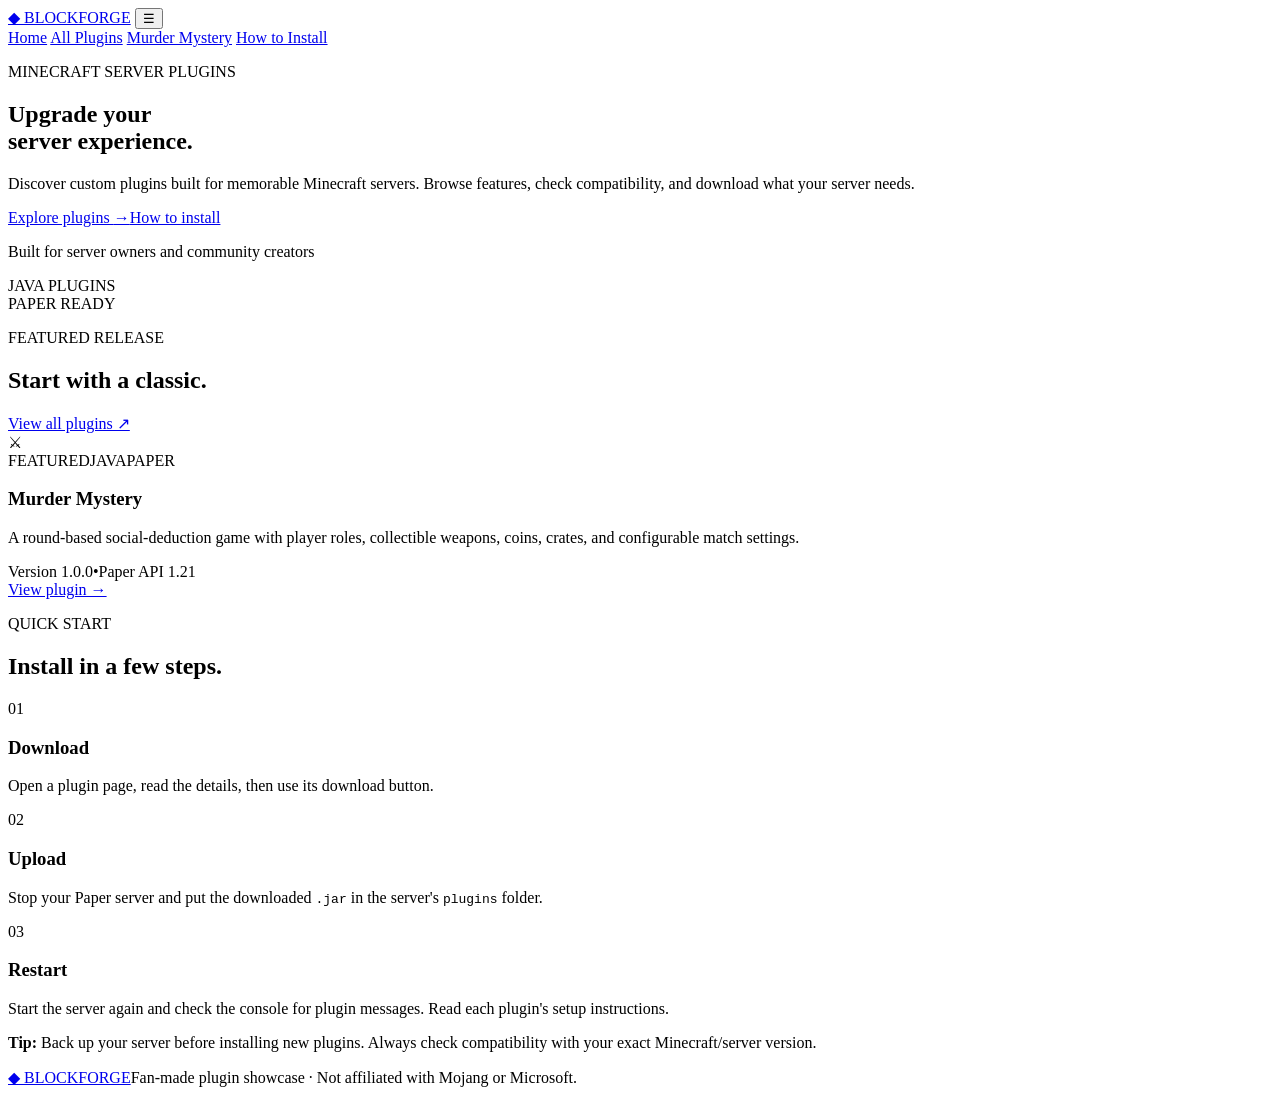
==== index.html @ 02b22ede "Add files via upload" ====
<!DOCTYPE html>
<html lang="en">
<head>
  <meta charset="UTF-8">
  <meta name="viewport" content="width=device-width, initial-scale=1">
  <meta name="description" content="Discover Minecraft server plugins made for fun, competitive gameplay.">
  <title>BlockForge Plugins</title>
  <link rel="stylesheet" href="style.css">
</head>
<body>
<header class="topbar">
  <a class="brand" href="index.html"><span class="brand-icon">◆</span> BLOCKFORGE</a>
  <button class="menu-toggle" id="menuToggle" aria-label="Toggle navigation">☰</button>
  <nav id="nav">
    <a class="active" href="index.html">Home</a>
    <a href="plugins.html">All Plugins</a>
    <a href="murder-mystery.html">Murder Mystery</a>
    <a href="#how-to">How to Install</a>
  </nav>
</header>
<main>
  <section class="hero">
    <div class="hero-copy">
      <p class="eyebrow">MINECRAFT SERVER PLUGINS</p>
      <h1>Upgrade your<br><span>server experience.</span></h1>
      <p class="lead">Discover custom plugins built for memorable Minecraft servers. Browse features, check compatibility, and download what your server needs.</p>
      <div class="hero-actions"><a class="button primary" href="plugins.html">Explore plugins <span>→</span></a><a class="button secondary" href="#how-to">How to install</a></div>
      <p class="small-note"><span class="green-dot"></span> Built for server owners and community creators</p>
    </div>
    <div class="hero-art" aria-label="Pixel-inspired green block illustration">
      <div class="orbit orbit-one"></div><div class="orbit orbit-two"></div>
      <div class="pixel-cube"><div class="cube-top"></div><div class="cube-front"></div><div class="cube-side"></div></div>
      <div class="float-tag tag-one">JAVA PLUGINS</div><div class="float-tag tag-two">PAPER READY</div>
    </div>
  </section>
  <section class="section">
    <div class="section-heading"><div><p class="eyebrow">FEATURED RELEASE</p><h2>Start with a classic.</h2></div><a class="text-link" href="plugins.html">View all plugins ↗</a></div>
    <article class="plugin-feature">
      <div class="plugin-emblem">⚔</div>
      <div class="plugin-info"><div class="chips"><span class="chip green">FEATURED</span><span class="chip">JAVA</span><span class="chip">PAPER</span></div><h3>Murder Mystery</h3><p>A round-based social-deduction game with player roles, collectible weapons, coins, crates, and configurable match settings.</p><div class="meta"><span>Version 1.0.0</span><span>•</span><span>Paper API 1.21</span></div></div>
      <a class="button primary" href="murder-mystery.html">View plugin →</a>
    </article>
  </section>
  <section class="section install-section" id="how-to">
    <p class="eyebrow">QUICK START</p><h2>Install in a few steps.</h2>
    <div class="steps">
      <div class="step"><span>01</span><h3>Download</h3><p>Open a plugin page, read the details, then use its download button.</p></div>
      <div class="step"><span>02</span><h3>Upload</h3><p>Stop your Paper server and put the downloaded <code>.jar</code> in the server's <code>plugins</code> folder.</p></div>
      <div class="step"><span>03</span><h3>Restart</h3><p>Start the server again and check the console for plugin messages. Read each plugin's setup instructions.</p></div>
    </div>
    <p class="warning"><strong>Tip:</strong> Back up your server before installing new plugins. Always check compatibility with your exact Minecraft/server version.</p>
  </section>
</main>
<footer><a class="brand" href="index.html"><span class="brand-icon">◆</span> BLOCKFORGE</a><span>Fan-made plugin showcase · Not affiliated with Mojang or Microsoft.</span></footer>
<script src="script.js"></script>
</body></html>
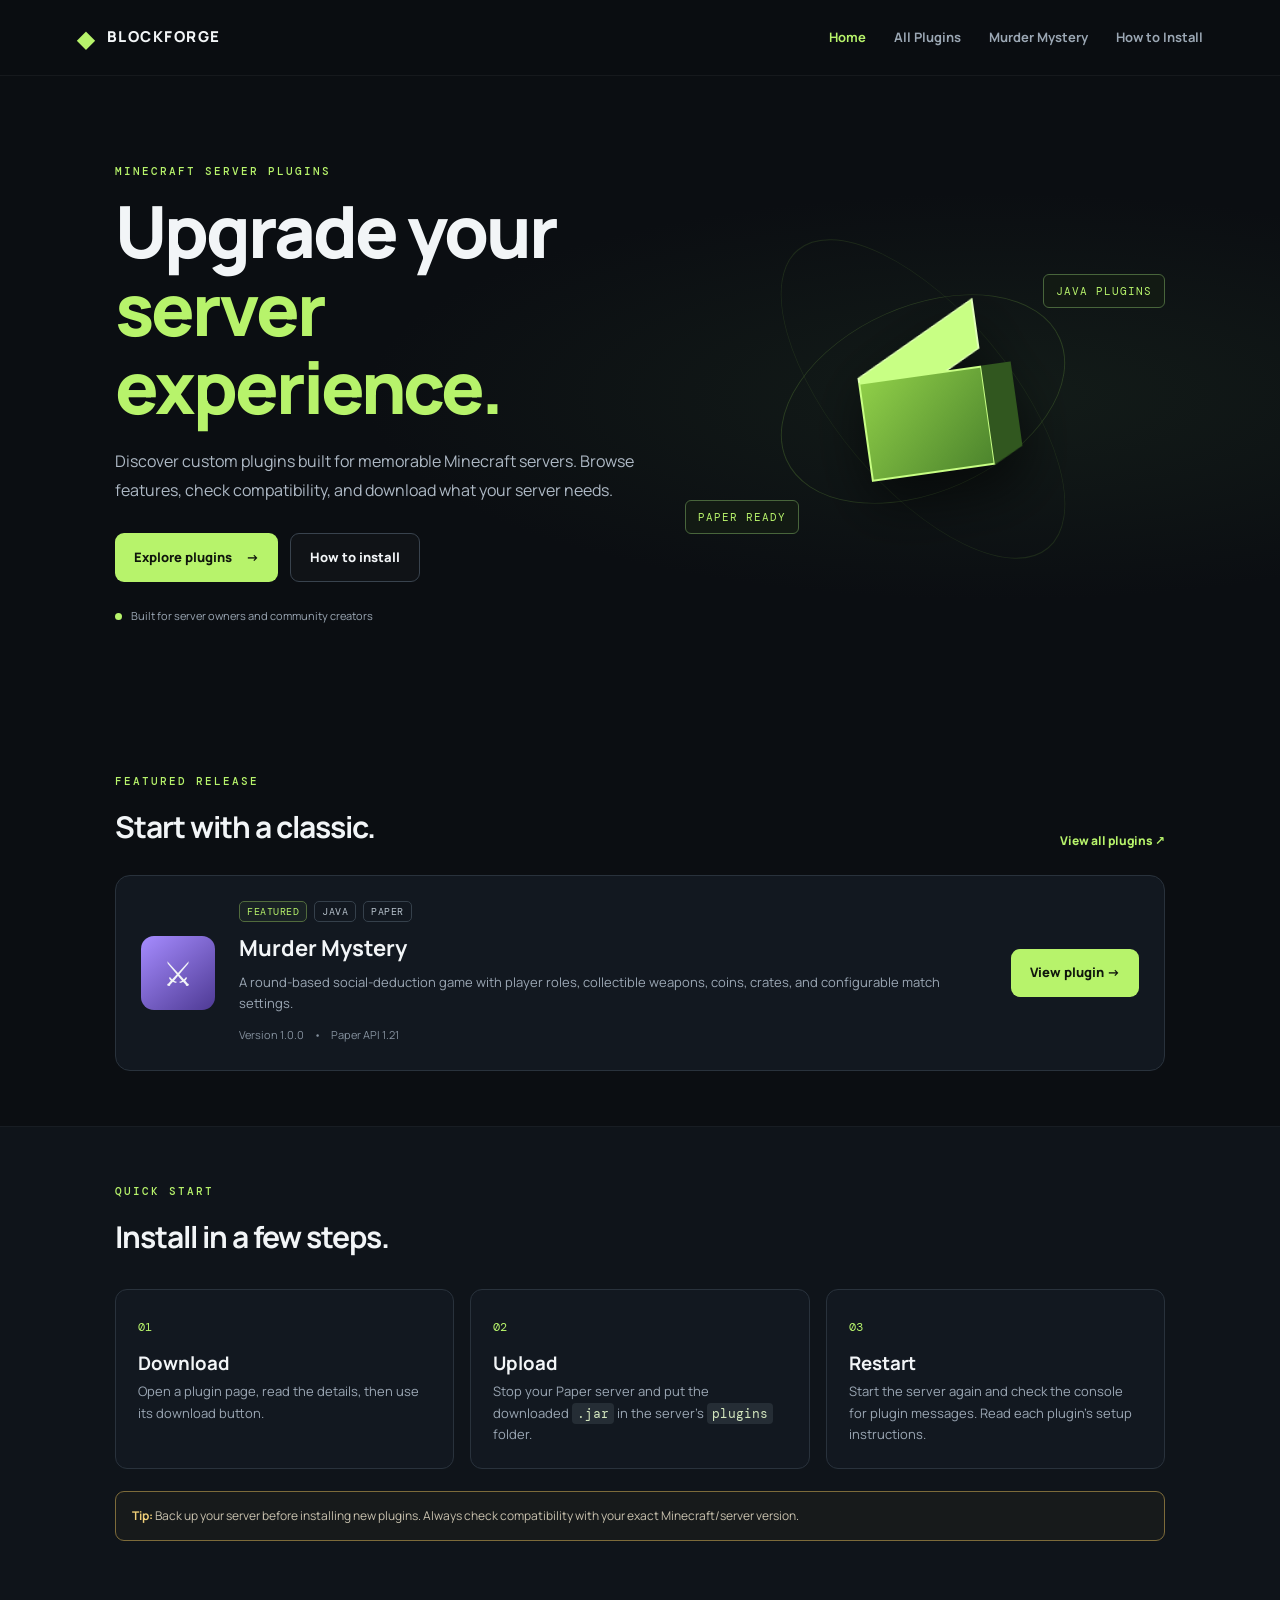
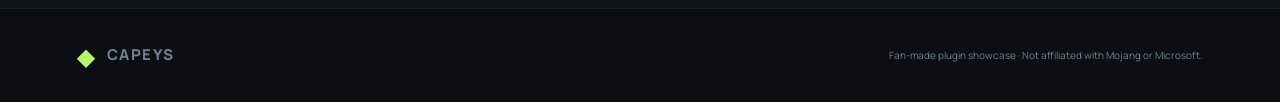
==== commit b59828b1: "Update index.html" ====
--- a/index.html
+++ b/index.html
@@ -4,7 +4,7 @@
   <meta charset="UTF-8">
   <meta name="viewport" content="width=device-width, initial-scale=1">
   <meta name="description" content="Discover Minecraft server plugins made for fun, competitive gameplay.">
-  <title>BlockForge Plugins</title>
+  <title>Capeys Plugins</title>
   <link rel="stylesheet" href="style.css">
 </head>
 <body>
@@ -51,6 +51,6 @@
     <p class="warning"><strong>Tip:</strong> Back up your server before installing new plugins. Always check compatibility with your exact Minecraft/server version.</p>
   </section>
 </main>
-<footer><a class="brand" href="index.html"><span class="brand-icon">◆</span> BLOCKFORGE</a><span>Fan-made plugin showcase · Not affiliated with Mojang or Microsoft.</span></footer>
+<footer><a class="brand" href="index.html"><span class="brand-icon">◆</span> CAPEYS</a><span>Fan-made plugin showcase · Not affiliated with Mojang or Microsoft.</span></footer>
 <script src="script.js"></script>
-</body></html>+</body></html>
--- a/style.css
+++ b/style.css
@@ -0,0 +1,3 @@
+@import url('https://fonts.googleapis.com/css2?family=DM+Mono:wght@400;500&family=Manrope:wght@400;500;600;700;800&display=swap');
+:root{--bg:#0b0e12;--panel:#121820;--panel2:#171f29;--text:#f2f5f7;--muted:#9ba7b4;--green:#b7f36b;--green2:#8fce48;--line:#29323c;--purple:#a28bff}
+*{box-sizing:border-box}html{scroll-behavior:smooth}body{margin:0;background:var(--bg);color:var(--text);font-family:Manrope,system-ui,sans-serif;line-height:1.65}a{color:inherit;text-decoration:none}.topbar{height:76px;padding:0 clamp(20px,6vw,90px);display:flex;align-items:center;justify-content:space-between;border-bottom:1px solid #ffffff0d;background:#0b0e12eF;position:sticky;top:0;z-index:10;backdrop-filter:blur(12px)}.brand{font-weight:800;letter-spacing:1.5px;font-size:15px;display:flex;align-items:center;gap:10px}.brand-icon{color:var(--green);font-size:24px}nav{display:flex;gap:28px}nav a{font-size:13px;color:var(--muted);font-weight:700}nav a:hover,nav a.active{color:var(--green)}.menu-toggle{display:none;background:none;color:white;border:1px solid var(--line);padding:8px 12px;border-radius:8px;font-size:20px}.hero{padding:86px clamp(20px,9vw,135px) 80px;display:grid;grid-template-columns:1.05fr .95fr;align-items:center;gap:30px;min-height:540px;overflow:hidden;background:radial-gradient(ellipse at 78% 50%,#263d284a,transparent 45%)}.eyebrow{font-family:'DM Mono',monospace;color:var(--green);font-size:11px;letter-spacing:2px;font-weight:500;margin:0 0 12px}.hero h1{font-size:clamp(42px,5.7vw,72px);letter-spacing:-3px;line-height:1.08;margin:0 0 22px;font-weight:800}.hero h1 span{color:var(--green)}.lead{color:#aeb9c5;max-width:610px;font-size:16px;line-height:1.8}.hero-actions{display:flex;gap:12px;flex-wrap:wrap;margin-top:28px}.button{display:inline-flex;align-items:center;justify-content:center;gap:14px;padding:13px 19px;border-radius:9px;font-weight:800;font-size:13px;border:0;cursor:pointer;transition:transform .15s,background .15s}.button:hover{transform:translateY(-2px)}.primary{background:var(--green);color:#10160c}.primary:hover{background:#c9ff8c}.secondary{border:1px solid #39434e;color:var(--text);background:#ffffff05}.small-note{margin-top:25px;font-size:11px;color:var(--muted)}.green-dot{display:inline-block;width:7px;height:7px;background:var(--green);border-radius:50%;margin-right:7px}.hero-art{height:340px;position:relative;display:grid;place-items:center}.orbit{position:absolute;border:1px solid #8fd34c35;border-radius:50%;width:300px;height:300px;transform:rotate(-24deg) scaleY(.62)}.orbit-two{width:390px;height:390px;transform:rotate(50deg) scaleY(.45);border-color:#8fd34c20}.pixel-cube{position:relative;width:160px;height:150px;transform:rotate(-8deg);filter:drop-shadow(0 24px 28px #0009)}.cube-top{position:absolute;top:0;left:18px;width:125px;height:78px;background:#c8ff84;transform:skewY(-27deg) scaleY(.65);border:2px solid #e1ffb9}.cube-front{position:absolute;top:50px;left:18px;width:125px;height:100px;background:linear-gradient(135deg,#8fce48,#4d852d);clip-path:polygon(0 0,100% 0,100% 100%,0 100%);border:2px solid #c8ff84}.cube-side{position:absolute;top:50px;left:142px;width:30px;height:100px;background:#31571f;clip-path:polygon(0 0,100% -15%,100% 85%,0 100%)}.float-tag{position:absolute;background:#121a13;border:1px solid #48653b;color:var(--green);font:11px 'DM Mono',monospace;letter-spacing:1px;padding:9px 12px;border-radius:6px}.tag-one{top:45px;right:0}.tag-two{bottom:35px;left:5px}.section{padding:55px clamp(20px,9vw,135px)}.section-heading{display:flex;justify-content:space-between;align-items:end;gap:20px;margin-bottom:24px}.section h2,.install-section h2{font-size:30px;letter-spacing:-1px;margin:0}.text-link{color:var(--green);font-size:12px;font-weight:800}.plugin-feature{display:flex;align-items:center;gap:24px;padding:25px;background:var(--panel);border:1px solid var(--line);border-radius:15px}.plugin-emblem,.detail-icon{width:74px;height:74px;display:grid;place-items:center;border-radius:13px;background:linear-gradient(140deg,#a68cff,#4e3a94);font-size:34px;flex-shrink:0}.plugin-info{flex:1}.plugin-info h3{margin:8px 0 3px;font-size:22px}.plugin-info p,.plugin-card p,.empty-card p{color:var(--muted);font-size:13px;margin:5px 0 10px}.chips{display:flex;gap:7px;flex-wrap:wrap}.chip{font:10px 'DM Mono',monospace;color:#b6c1cb;border:1px solid #35404b;border-radius:5px;padding:3px 7px;letter-spacing:.5px}.chip.green{color:var(--green);border-color:#516b3d;background:#b7f36b0b}.meta{display:flex;gap:10px;flex-wrap:wrap;color:#85919e;font-size:11px;margin-top:12px}.install-section{background:#0f141a;border-top:1px solid #ffffff0a;border-bottom:1px solid #ffffff0a}.steps{display:grid;grid-template-columns:repeat(3,1fr);gap:16px;margin-top:28px}.step{padding:22px;background:var(--panel);border:1px solid var(--line);border-radius:12px}.step>span{font:12px 'DM Mono',monospace;color:var(--green)}.step h3{margin:9px 0 3px}.step p{font-size:13px;color:var(--muted);margin:0}.warning{border:1px solid #7d6b3a;background:#d4a83b0b;padding:14px 16px;border-radius:9px;color:#c8c1ae;font-size:12px;margin-top:22px}.warning strong{color:#f0cf78}code{background:#252d35;border-radius:4px;padding:2px 5px;font-family:'DM Mono',monospace;color:#d4e7bf}footer{display:flex;align-items:center;justify-content:space-between;gap:20px;padding:27px clamp(20px,6vw,90px);color:#71808d;font-size:10px}.page-main{padding:54px clamp(20px,9vw,135px) 80px;min-height:70vh}.page-title{font-size:clamp(36px,5vw,54px);letter-spacing:-2px;line-height:1.15;margin:0 0 10px}.page-main>.lead{margin-top:8px}.plugin-grid{display:grid;grid-template-columns:repeat(2,minmax(0,1fr));gap:18px;margin-top:34px}.plugin-card,.empty-card{border:1px solid var(--line);border-radius:14px;overflow:hidden;background:var(--panel)}.card-art{height:140px;display:grid;place-items:center;font-size:46px;background:radial-gradient(circle,#3b2c68,#171a27)}.card-body{padding:20px}.card-body h2,.empty-card h2{font-size:21px;margin:12px 0 5px}.card-bottom{display:flex;align-items:center;justify-content:space-between;margin-top:22px}.muted{color:var(--muted);font-size:11px}.empty-card{border-style:dashed;padding:30px;display:flex;flex-direction:column;align-items:flex-start;justify-content:center;min-height:280px}.plus{color:var(--green);font-size:30px}.back-link{display:inline-block;color:var(--muted);font-size:12px;margin-bottom:25px}.back-link:hover{color:var(--green)}.detail-hero{display:flex;align-items:center;gap:22px;padding:22px 0 32px;border-bottom:1px solid var(--line)}.detail-hero .page-title{margin-top:8px}.detail-layout{display:grid;grid-template-columns:minmax(0,1fr) 310px;gap:24px;margin-top:30px;align-items:start}.content-panel,.download-panel{background:var(--panel);border:1px solid var(--line);border-radius:13px;padding:25px}.content-panel h2{font-size:24px;letter-spacing:-.7px;margin:0 0 12px}.content-panel h3{font-size:16px;margin:28px 0 8px}.content-panel p{color:#b0bbc5;font-size:13px}.feature-list{padding-left:20px;color:#b0bbc5;font-size:13px}.feature-list li{margin:9px 0}.download-panel{position:sticky;top:96px}.download-panel h2{font-size:20px;margin:4px 0}.download-facts{border-top:1px solid var(--line);border-bottom:1px solid var(--line);padding:12px 0;margin:20px 0}.download-facts div{display:flex;justify-content:space-between;padding:5px 0;font-size:12px}.download-facts span{color:var(--muted)}.download-facts strong{font-weight:700}.download-explain{font-size:12px;color:#aeb9c5}.download-button{width:100%;min-height:46px}.download-button:disabled{cursor:wait;background:#3b4b31;color:#c0d3b1;transform:none}.download-status{font-size:11px;color:var(--green);min-height:18px}.tiny{font-size:10px;color:#71808d;text-align:center;margin-top:20px}@media(max-width:760px){.topbar{height:66px}.menu-toggle{display:block}nav{display:none;position:absolute;top:65px;left:0;right:0;padding:18px 22px;background:#10151b;border-bottom:1px solid var(--line);flex-direction:column;gap:17px}nav.open{display:flex}.hero{grid-template-columns:1fr;padding-top:62px;gap:0}.hero-art{height:280px;order:-1}.hero h1{letter-spacing:-2px}.tag-one{right:8%}.section-heading{align-items:start;flex-direction:column}.plugin-feature{align-items:flex-start;flex-wrap:wrap}.plugin-feature>.button{width:100%}.steps,.plugin-grid{grid-template-columns:1fr}.detail-layout{grid-template-columns:1fr}.download-panel{position:static;order:-1}.detail-hero{align-items:flex-start}.detail-icon{width:60px;height:60px}footer{align-items:flex-start;flex-direction:column}.page-main{padding-top:35px}}
